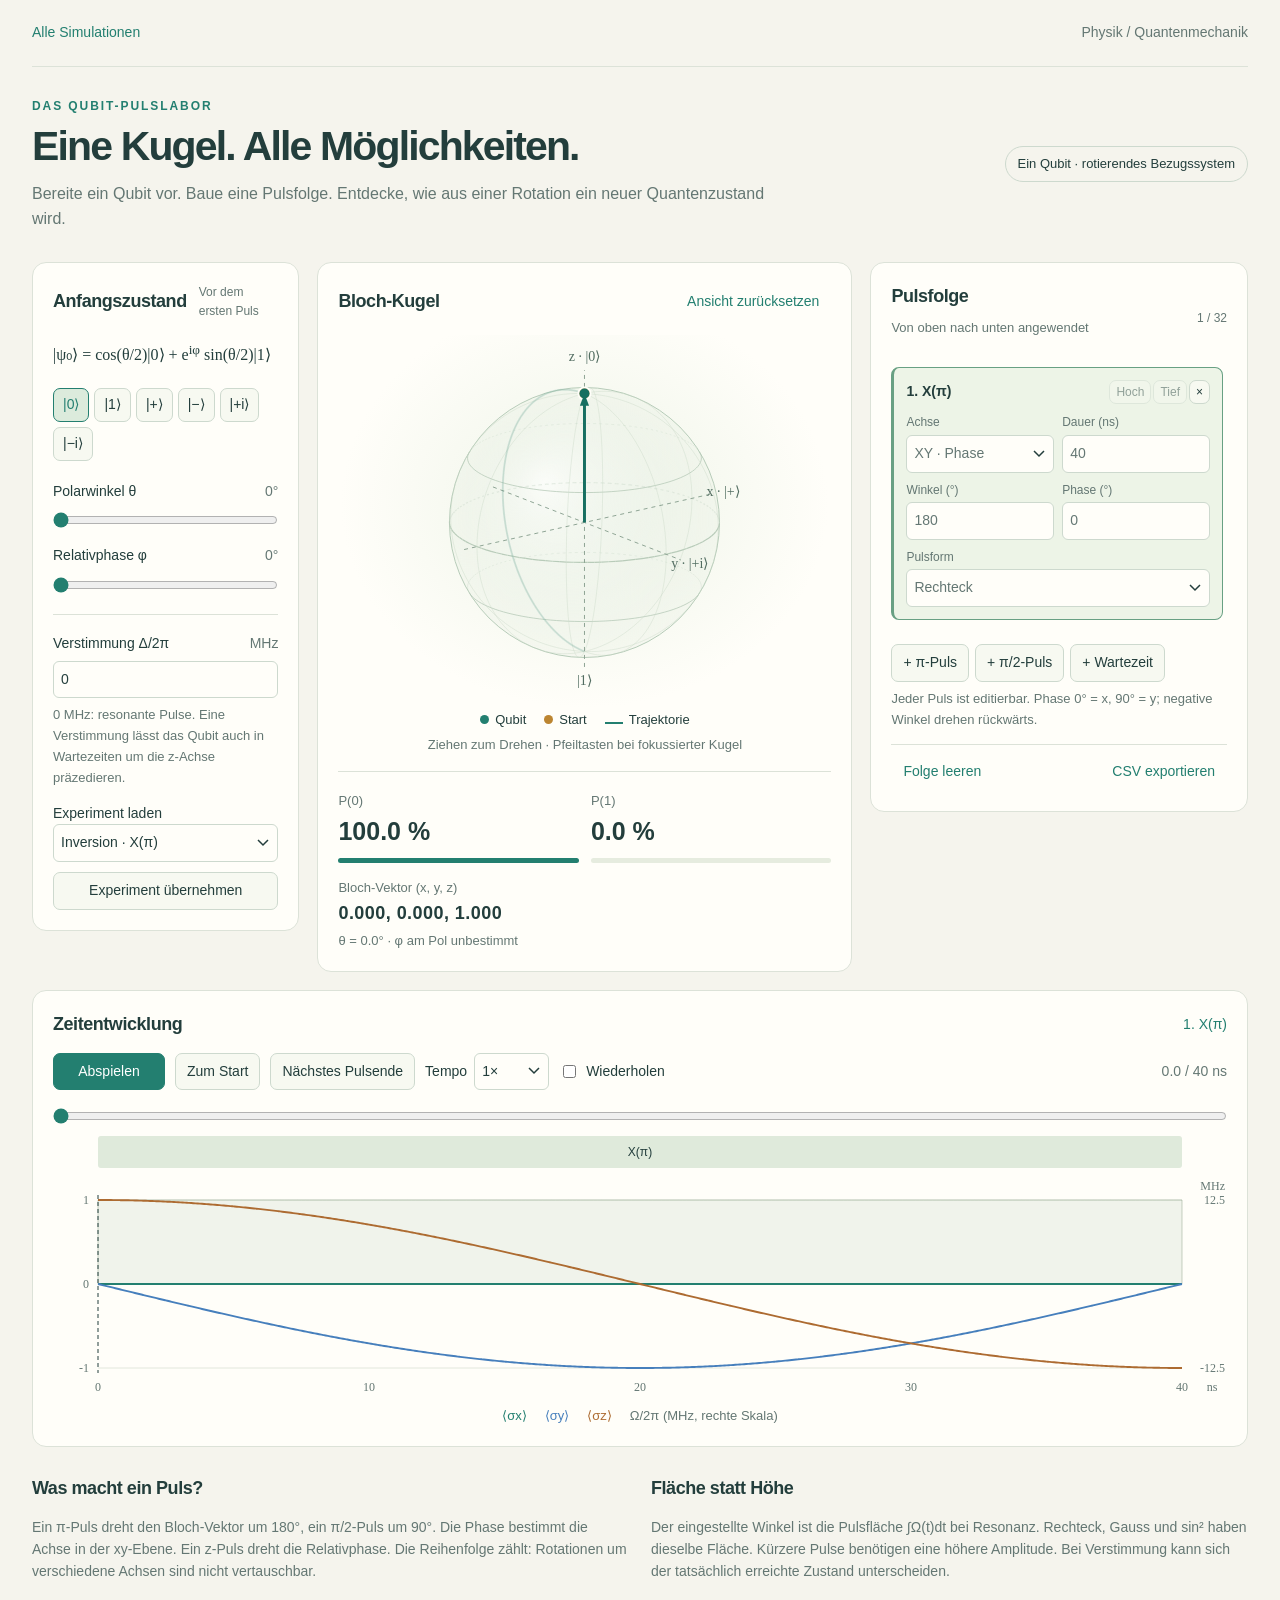
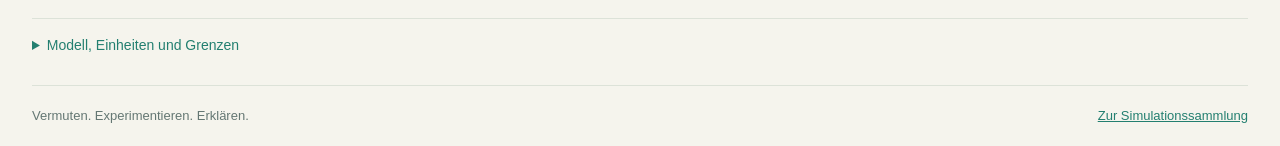
==== physics/bloch/index.html @ fbd0cb19 "Add interactive Bloch sphere and qubit pulse laboratory" ====
<!doctype html>
<html lang="de-CH">
<head>
<meta charset="utf-8"><meta name="viewport" content="width=device-width,initial-scale=1">
<meta name="theme-color" content="#f5f4ed"><meta name="description" content="Initialisiere ein Qubit, baue Pulsfolgen und beobachte ihre Wirkung auf der Bloch-Kugel.">
<link rel="icon" href="data:,"><link rel="stylesheet" href="style.css"><title>Bloch-Kugel · Qubit-Pulslabor</title>
</head>
<body><div class="wrap">
<header><a href="../../">Alle Simulationen</a><span>Physik / Quantenmechanik</span></header>
<main>
<div class="heading"><div><p class="eyebrow">Das Qubit-Pulslabor</p><h1>Eine Kugel. Alle Möglichkeiten.</h1><p class="intro">Bereite ein Qubit vor. Baue eine Pulsfolge. Entdecke, wie aus einer Rotation ein neuer Quantenzustand wird.</p></div><span class="badge">Ein Qubit · rotierendes Bezugssystem</span></div>
<div class="workspace">
<section class="panel setup" aria-labelledby="init-title"><div class="section-head"><h2 id="init-title">Anfangszustand</h2><span class="muted">Vor dem ersten Puls</span></div>
<p class="formula">|ψ₀⟩ = cos(θ/2)|0⟩ + e<sup>iφ</sup> sin(θ/2)|1⟩</p>
<div class="state-presets" id="states" role="group" aria-label="Anfangszustand wählen"><button data-theta="0" data-phi="0">|0⟩</button><button data-theta="180" data-phi="0">|1⟩</button><button data-theta="90" data-phi="0">|+⟩</button><button data-theta="90" data-phi="180">|−⟩</button><button data-theta="90" data-phi="90">|+i⟩</button><button data-theta="90" data-phi="270">|−i⟩</button></div>
<label for="theta">Polarwinkel θ <output id="theta-value">0°</output></label><input id="theta" type="range" min="0" max="180" value="0" step="1">
<label for="phi">Relativphase φ <output id="phi-value">0°</output></label><input id="phi" type="range" min="0" max="360" value="0" step="1">
<div class="divider"></div><label for="detuning">Verstimmung Δ/2π <span class="unit">MHz</span></label><input id="detuning" required type="number" min="-10" max="10" step="0.1" value="0">
<p class="hint">0 MHz: resonante Pulse. Eine Verstimmung lässt das Qubit auch in Wartezeiten um die z-Achse präzedieren.</p>
<label for="example">Experiment laden</label><select id="example"><option value="inversion">Inversion · X(π)</option><option value="superposition">Superposition · Y(π/2)</option><option value="ramsey">Ramsey · zwei π/2-Pulse</option><option value="echo">Spin-Echo · π/2 – π – π/2</option><option value="identity">Rückkehr · vier π/2-Pulse</option></select>
<button id="load-example" class="wide">Experiment übernehmen</button>
</section>
<section class="panel sphere-panel" aria-labelledby="sphere-title"><div class="section-head"><h2 id="sphere-title">Bloch-Kugel</h2><button id="camera-reset" class="quiet">Ansicht zurücksetzen</button></div>
<canvas id="sphere" aria-label="Bloch-Kugel mit Anfangszustand, aktuellem Zustand und Trajektorie. Ansicht durch Ziehen drehbar." tabindex="0"></canvas>
<div class="sphere-key"><span><i class="dot current"></i>Qubit</span><span><i class="dot initial"></i>Start</span><span><i class="line-key"></i>Trajektorie</span></div><p class="hint centered">Ziehen zum Drehen · Pfeiltasten bei fokussierter Kugel</p>
<div class="readouts"><div><span>P(0)</span><strong id="p0">100.0 %</strong><div class="meter"><i id="p0-bar"></i></div></div><div><span>P(1)</span><strong id="p1">0.0 %</strong><div class="meter blue"><i id="p1-bar"></i></div></div><div><span>Bloch-Vektor (x, y, z)</span><strong id="vector" class="vector">0.000, 0.000, 1.000</strong><span id="angles" class="hint"></span></div></div>
</section>
<section class="panel sequence" aria-labelledby="sequence-title"><div class="section-head"><div><h2 id="sequence-title">Pulsfolge</h2><p class="hint">Von oben nach unten angewendet</p></div><span id="pulse-count" class="muted"></span></div>
<div id="pulse-list"></div>
<div class="add-pulses" role="group" aria-label="Puls hinzufügen"><button id="add-pi">+ π-Puls</button><button id="add-half">+ π/2-Puls</button><button id="add-wait">+ Wartezeit</button></div><p class="hint">Jeder Puls ist editierbar. Phase 0° = x, 90° = y; negative Winkel drehen rückwärts.</p><p id="error" role="alert" hidden></p>
<div class="sequence-footer"><button id="clear" class="quiet">Folge leeren</button><button id="export" class="quiet">CSV exportieren</button></div>
</section>
<section class="panel evolution" aria-labelledby="evolution-title"><div class="section-head"><h2 id="evolution-title">Zeitentwicklung</h2><span id="active" role="status">Bereit</span></div>
<div class="transport"><button id="play" class="primary">Abspielen</button><button id="reset">Zum Start</button><button id="step">Nächstes Pulsende</button><label class="speed" for="speed">Tempo <select id="speed"><option value="0.5">0.5×</option><option value="1" selected>1×</option><option value="2">2×</option><option value="4">4×</option></select></label><label class="loop"><input id="loop" type="checkbox"> Wiederholen</label><output id="time">0 / 40 ns</output></div>
<label for="scrub" class="sr-only">Zeitpunkt in der Pulsfolge (ns)</label><input id="scrub" type="range" min="0" max="40" step="any" value="0">
<div id="timeline" class="timeline" aria-label="Zeitliche Pulsübersicht"></div>
<canvas id="chart" aria-label="Zeitverlauf von x, y, z und Pulsamplitude; zum Springen an einen Zeitpunkt klicken"></canvas><div class="chart-key"><span class="x">⟨σx⟩</span><span class="y">⟨σy⟩</span><span class="z">⟨σz⟩</span><span class="muted">Ω/2π (MHz, rechte Skala)</span></div>
</section>
</div>
<section class="notes"><div><h2>Was macht ein Puls?</h2><p>Ein π-Puls dreht den Bloch-Vektor um 180°, ein π/2-Puls um 90°. Die Phase bestimmt die Achse in der xy-Ebene. Ein z-Puls dreht die Relativphase. Die Reihenfolge zählt: Rotationen um verschiedene Achsen sind nicht vertauschbar.</p></div><div><h2>Fläche statt Höhe</h2><p>Der eingestellte Winkel ist die Pulsfläche ∫Ω(t)dt bei Resonanz. Rechteck, Gauss und sin² haben dieselbe Fläche. Kürzere Pulse benötigen eine höhere Amplitude. Bei Verstimmung kann sich der tatsächlich erreichte Zustand unterscheiden.</p></div><details><summary>Modell, Einheiten und Grenzen</summary><p>Reines, isoliertes Qubit ohne Relaxation oder Dekohärenz. H/ℏ = ½[Ω(t)cos(ϕ)σx + Ω(t)sin(ϕ)σy + Δσz]; beim z-Puls wird Ω(t) zu Δ addiert. Während Wartezeiten ist Ω = 0. Winkel folgen der Rechtsschraubenregel: X(π/2) bringt |0⟩ nach |−i⟩.</p><p>Die Entwicklung wird mit normerhaltenden Rotationen in kleinen Zeitschritten berechnet (mindestens 256 pro Puls). Gauss-Pulse sind bei ±3.125σ abgeschnitten und auf die gewünschte Fläche normiert. Globale Phase wird auf der Bloch-Kugel nicht dargestellt. Die Animation ist verlangsamt; die Zeitleiste zeigt die physikalische Zeit in ns. 1× spielt 10 ns pro Sekunde ab.</p><p>Grundlagen: <a href="https://quantum.cloud.ibm.com/docs/en/guides/composer" target="_blank" rel="noreferrer">IBM Quantum: Rotationsgatter und Bloch-Kugel</a>.</p></details></section>
</main><footer>Vermuten. Experimentieren. Erklären. <a href="../../">Zur Simulationssammlung</a></footer>
</div><script type="module" src="lab.mjs"></script></body></html>
---- physics/bloch/style.css ----
:root{color-scheme:light;--paper:#f5f4ed;--ink:#233e3c;--muted:#647773;--green:#237f70;--line:#dce2d8;--card:#fffef9;--blue:#467fbc;--gold:#bc8531}*{box-sizing:border-box}body{margin:0;background:var(--paper);color:var(--ink);font:16px/1.55 'Segoe UI',Arial,sans-serif}a{color:var(--green)}button,input,select{font:inherit;color:inherit}button,select{cursor:pointer}button{border:1px solid #cdd9ce;background:#f7f9f1;border-radius:7px;padding:7px 11px;font-size:14px}button:hover{background:#e7eee1;border-color:#8eac98}button:disabled{cursor:default;opacity:.45}button:focus-visible,a:focus-visible,select:focus-visible,input:focus-visible,canvas:focus-visible{outline:3px solid var(--gold);outline-offset:3px}button.primary{background:var(--green);color:white;border-color:var(--green);min-width:112px}button.quiet{background:transparent;border-color:transparent;color:var(--green)}input[type=number],select{width:100%;border:1px solid #cdd9ce;border-radius:6px;background:#fffef9;padding:7px;font-size:14px}select{appearance:none;padding-right:25px;background-image:url("data:image/svg+xml,%3Csvg xmlns='http://www.w3.org/2000/svg' width='12' height='8'%3E%3Cpath d='m1 1 5 5 5-5' fill='none' stroke='%23233e3c' stroke-width='1.5'/%3E%3C/svg%3E");background-repeat:no-repeat;background-position:right 8px center}input[type=range]{width:100%;accent-color:var(--green);margin:10px 0 17px;cursor:pointer}input[type=checkbox]{accent-color:var(--green)}label{display:block;font-size:14px}output{font-variant-numeric:tabular-nums}label output,.unit{float:right;color:var(--muted)}.wrap{max-width:1560px;margin:auto;padding:0 32px}header{display:flex;justify-content:space-between;gap:15px;padding:22px 0;border-bottom:1px solid var(--line);font-size:14px}header a{text-decoration:none}header span{color:var(--muted)}.heading{display:flex;align-items:center;justify-content:space-between;gap:24px;padding:30px 0}.eyebrow{text-transform:uppercase;letter-spacing:.16em;font-size:12px;font-weight:700;color:var(--green);margin:0 0 8px}h1{font-size:clamp(28px,3.2vw,44px);letter-spacing:-.045em;line-height:1.15;margin:0 0 12px;font-weight:650}.intro{max-width:750px;color:var(--muted);margin:0}.badge{border:1px solid #cdd9ce;border-radius:30px;padding:7px 12px;font-size:13px;white-space:nowrap}.workspace{display:grid;grid-template-columns:minmax(240px,.85fr) minmax(360px,1.7fr) minmax(335px,1.2fr);gap:18px;align-items:start}.panel{background:var(--card);border:1px solid var(--line);border-radius:14px;padding:20px;min-width:0}.section-head{display:flex;align-items:center;justify-content:space-between;gap:12px;margin-bottom:14px}h2{font-size:18px;letter-spacing:-.025em;margin:0;font-weight:650}.section-head .muted{font-size:12px}.muted,.hint{color:var(--muted)}.hint{font-size:13px;line-height:1.6;margin:7px 0 14px}.formula{font-family:Georgia,serif;font-size:16px;margin:20px 0}.state-presets{display:flex;flex-wrap:wrap;gap:5px;margin-bottom:20px}.state-presets button{min-width:36px;padding:5px 9px}.state-presets button[aria-pressed=true]{background:#dcebdc;border-color:var(--green);color:var(--green)}.divider{border-top:1px solid var(--line);margin:4px 0 18px}#detuning{margin-top:6px}.wide{width:100%;margin-top:10px}.sphere-panel{padding-bottom:18px}#sphere{width:100%;height:375px;display:block;cursor:grab;touch-action:none;border-radius:9px;background:radial-gradient(ellipse at 50% 45%,#eef4e8,transparent 70%)}#sphere:active{cursor:grabbing}.sphere-key,.chart-key{display:flex;justify-content:center;gap:18px;font-size:13px;align-items:center;flex-wrap:wrap}.dot{display:inline-block;width:9px;height:9px;border-radius:50%;margin-right:6px}.current{background:var(--green)}.initial{background:var(--gold)}.line-key{display:inline-block;width:18px;border-top:2px solid var(--green);margin-right:6px}.centered{text-align:center;margin:5px 0 15px}.readouts{display:grid;grid-template-columns:1fr 1fr;gap:12px;border-top:1px solid var(--line);padding-top:16px}.readouts>div:last-child{grid-column:1/-1}.readouts span{font-size:13px;color:var(--muted)}.readouts strong{display:block;font-weight:600;font-size:25px;font-variant-numeric:tabular-nums}.readouts .vector{font-size:18px;letter-spacing:.025em}.meter{height:5px;background:#e6ecdf;border-radius:3px;overflow:hidden;margin-top:7px}.meter i{display:block;height:100%;width:0;background:var(--green)}.meter.blue i{background:var(--blue)}.pulse{border:1px solid var(--line);border-left:3px solid var(--green);border-radius:8px;padding:12px;margin-bottom:10px}.pulse[data-axis=z]{border-left-color:var(--blue)}.pulse[data-axis=wait]{border-left-color:#99a79a}.pulse.active{background:#edf4e7;border-color:#68a083}.pulse-top{display:flex;justify-content:space-between;align-items:center;margin-bottom:9px;gap:8px}.pulse-title{font-size:14px;font-weight:650}.pulse-actions{display:flex;gap:2px}.pulse-actions button{padding:2px 6px;font-size:12px}.pulse-fields{display:grid;grid-template-columns:1fr 1fr;gap:8px}.pulse-fields label{font-size:12px;color:var(--muted)}.pulse-fields input,.pulse-fields select{margin-top:3px;min-width:0}.pulse-fields .full{grid-column:1/-1}#pulse-list{max-height:465px;overflow:auto;padding-right:4px}.add-pulses{display:flex;flex-wrap:wrap;gap:6px;margin-top:14px}.sequence-footer{border-top:1px solid var(--line);padding-top:8px;display:flex;justify-content:space-between}.evolution{grid-column:1/-1}.transport{display:flex;align-items:center;gap:10px;flex-wrap:wrap}.speed,.loop{display:flex;gap:7px;align-items:center}.speed select{width:75px}.transport output{margin-left:auto;color:var(--muted);font-size:14px}#active{font-size:14px;color:var(--green)}#scrub{margin:18px 0 12px}.timeline{display:flex;gap:2px;height:32px;margin:0 45px 10px;overflow:hidden}.timeline button{min-width:0;overflow:hidden;white-space:nowrap;text-overflow:ellipsis;background:#dfeadb;border:0;border-radius:3px;padding:4px;font-size:12px}.timeline button[data-axis=z]{background:#dce8f2}.timeline button[data-axis=wait]{background:#ecece4}#chart{display:block;width:100%;height:220px;cursor:crosshair;touch-action:none}.chart-key{margin:8px 0 0}.x{color:#237f70}.y{color:#467fbc}.z{color:#ad6b31}.notes{display:grid;grid-template-columns:1fr 1fr;gap:22px;margin:28px 0}.notes p{font-size:14px;color:var(--muted);max-width:80ch}.notes details{grid-column:1/-1;border-top:1px solid var(--line);padding-top:16px}.notes summary{cursor:pointer;color:var(--green);font-size:14px}footer{border-top:1px solid var(--line);padding:20px 0;display:flex;justify-content:space-between;font-size:13px;color:var(--muted)}#error{background:#fff0da;color:#8c401f;font-size:14px;padding:10px;border-radius:6px}.sr-only{position:absolute;width:1px;height:1px;margin:-1px;overflow:hidden;clip:rect(0,0,0,0)}@media(min-width:1450px){#sphere{height:420px}}@media(max-width:1150px){.workspace{grid-template-columns:minmax(250px,1fr) minmax(360px,1.5fr)}.sequence{grid-column:1/-1}#pulse-list{display:grid;grid-template-columns:repeat(3,1fr);gap:10px;max-height:480px}.pulse{margin:0}.badge{display:none}}@media(max-width:700px){.wrap{padding:0 15px}.heading{padding:24px 0}.workspace{grid-template-columns:1fr}.sphere-panel{grid-row:1}.sequence,.evolution{grid-column:auto}.setup{grid-row:2}#pulse-list{grid-template-columns:1fr;max-height:550px}.panel{padding:16px}#sphere{height:330px}.notes{grid-template-columns:1fr}.notes details{grid-column:auto}.transport{gap:8px}.transport button{font-size:13px}.transport output{margin-left:0}.timeline{margin-left:35px;margin-right:35px}header{font-size:12px}.section-head{gap:6px}.sphere-panel .quiet{font-size:12px}footer{gap:15px}}
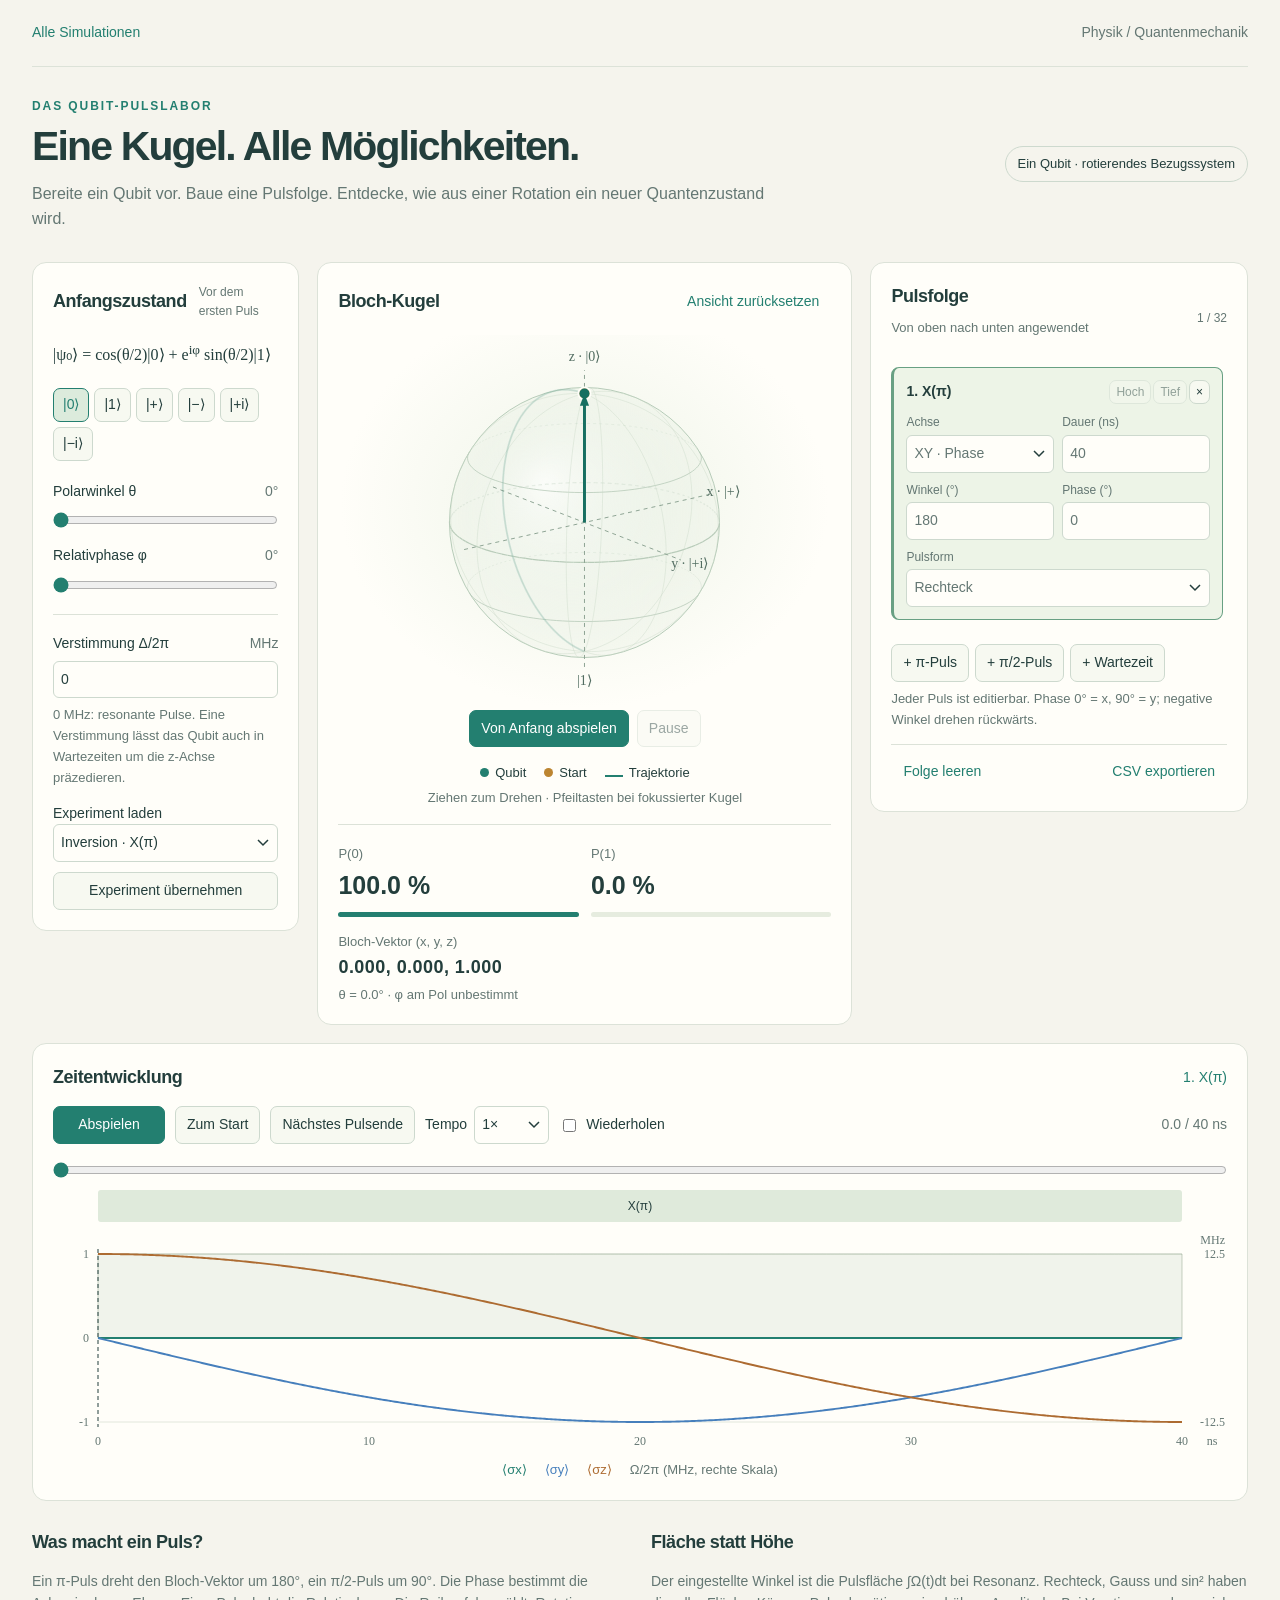
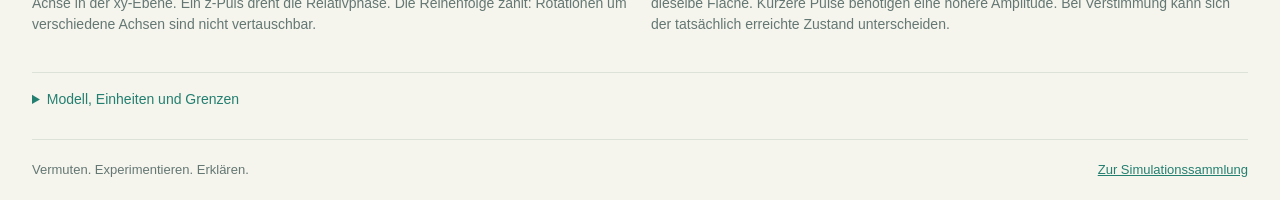
==== commit 3dd5e9c7: "Add play from start and pause controls beside Bloch sphere" ====
--- a/physics/bloch/index.html
+++ b/physics/bloch/index.html
@@ -22,6 +22,7 @@
 </section>
 <section class="panel sphere-panel" aria-labelledby="sphere-title"><div class="section-head"><h2 id="sphere-title">Bloch-Kugel</h2><button id="camera-reset" class="quiet">Ansicht zurücksetzen</button></div>
 <canvas id="sphere" aria-label="Bloch-Kugel mit Anfangszustand, aktuellem Zustand und Trajektorie. Ansicht durch Ziehen drehbar." tabindex="0"></canvas>
+<div class="sphere-transport"><button id="sphere-play" class="primary">Von Anfang abspielen</button><button id="sphere-pause" disabled>Pause</button></div>
 <div class="sphere-key"><span><i class="dot current"></i>Qubit</span><span><i class="dot initial"></i>Start</span><span><i class="line-key"></i>Trajektorie</span></div><p class="hint centered">Ziehen zum Drehen · Pfeiltasten bei fokussierter Kugel</p>
 <div class="readouts"><div><span>P(0)</span><strong id="p0">100.0 %</strong><div class="meter"><i id="p0-bar"></i></div></div><div><span>P(1)</span><strong id="p1">0.0 %</strong><div class="meter blue"><i id="p1-bar"></i></div></div><div><span>Bloch-Vektor (x, y, z)</span><strong id="vector" class="vector">0.000, 0.000, 1.000</strong><span id="angles" class="hint"></span></div></div>
 </section>
--- a/physics/bloch/style.css
+++ b/physics/bloch/style.css
@@ -1 +1,2 @@
 :root{color-scheme:light;--paper:#f5f4ed;--ink:#233e3c;--muted:#647773;--green:#237f70;--line:#dce2d8;--card:#fffef9;--blue:#467fbc;--gold:#bc8531}*{box-sizing:border-box}body{margin:0;background:var(--paper);color:var(--ink);font:16px/1.55 'Segoe UI',Arial,sans-serif}a{color:var(--green)}button,input,select{font:inherit;color:inherit}button,select{cursor:pointer}button{border:1px solid #cdd9ce;background:#f7f9f1;border-radius:7px;padding:7px 11px;font-size:14px}button:hover{background:#e7eee1;border-color:#8eac98}button:disabled{cursor:default;opacity:.45}button:focus-visible,a:focus-visible,select:focus-visible,input:focus-visible,canvas:focus-visible{outline:3px solid var(--gold);outline-offset:3px}button.primary{background:var(--green);color:white;border-color:var(--green);min-width:112px}button.quiet{background:transparent;border-color:transparent;color:var(--green)}input[type=number],select{width:100%;border:1px solid #cdd9ce;border-radius:6px;background:#fffef9;padding:7px;font-size:14px}select{appearance:none;padding-right:25px;background-image:url("data:image/svg+xml,%3Csvg xmlns='http://www.w3.org/2000/svg' width='12' height='8'%3E%3Cpath d='m1 1 5 5 5-5' fill='none' stroke='%23233e3c' stroke-width='1.5'/%3E%3C/svg%3E");background-repeat:no-repeat;background-position:right 8px center}input[type=range]{width:100%;accent-color:var(--green);margin:10px 0 17px;cursor:pointer}input[type=checkbox]{accent-color:var(--green)}label{display:block;font-size:14px}output{font-variant-numeric:tabular-nums}label output,.unit{float:right;color:var(--muted)}.wrap{max-width:1560px;margin:auto;padding:0 32px}header{display:flex;justify-content:space-between;gap:15px;padding:22px 0;border-bottom:1px solid var(--line);font-size:14px}header a{text-decoration:none}header span{color:var(--muted)}.heading{display:flex;align-items:center;justify-content:space-between;gap:24px;padding:30px 0}.eyebrow{text-transform:uppercase;letter-spacing:.16em;font-size:12px;font-weight:700;color:var(--green);margin:0 0 8px}h1{font-size:clamp(28px,3.2vw,44px);letter-spacing:-.045em;line-height:1.15;margin:0 0 12px;font-weight:650}.intro{max-width:750px;color:var(--muted);margin:0}.badge{border:1px solid #cdd9ce;border-radius:30px;padding:7px 12px;font-size:13px;white-space:nowrap}.workspace{display:grid;grid-template-columns:minmax(240px,.85fr) minmax(360px,1.7fr) minmax(335px,1.2fr);gap:18px;align-items:start}.panel{background:var(--card);border:1px solid var(--line);border-radius:14px;padding:20px;min-width:0}.section-head{display:flex;align-items:center;justify-content:space-between;gap:12px;margin-bottom:14px}h2{font-size:18px;letter-spacing:-.025em;margin:0;font-weight:650}.section-head .muted{font-size:12px}.muted,.hint{color:var(--muted)}.hint{font-size:13px;line-height:1.6;margin:7px 0 14px}.formula{font-family:Georgia,serif;font-size:16px;margin:20px 0}.state-presets{display:flex;flex-wrap:wrap;gap:5px;margin-bottom:20px}.state-presets button{min-width:36px;padding:5px 9px}.state-presets button[aria-pressed=true]{background:#dcebdc;border-color:var(--green);color:var(--green)}.divider{border-top:1px solid var(--line);margin:4px 0 18px}#detuning{margin-top:6px}.wide{width:100%;margin-top:10px}.sphere-panel{padding-bottom:18px}#sphere{width:100%;height:375px;display:block;cursor:grab;touch-action:none;border-radius:9px;background:radial-gradient(ellipse at 50% 45%,#eef4e8,transparent 70%)}#sphere:active{cursor:grabbing}.sphere-key,.chart-key{display:flex;justify-content:center;gap:18px;font-size:13px;align-items:center;flex-wrap:wrap}.dot{display:inline-block;width:9px;height:9px;border-radius:50%;margin-right:6px}.current{background:var(--green)}.initial{background:var(--gold)}.line-key{display:inline-block;width:18px;border-top:2px solid var(--green);margin-right:6px}.centered{text-align:center;margin:5px 0 15px}.readouts{display:grid;grid-template-columns:1fr 1fr;gap:12px;border-top:1px solid var(--line);padding-top:16px}.readouts>div:last-child{grid-column:1/-1}.readouts span{font-size:13px;color:var(--muted)}.readouts strong{display:block;font-weight:600;font-size:25px;font-variant-numeric:tabular-nums}.readouts .vector{font-size:18px;letter-spacing:.025em}.meter{height:5px;background:#e6ecdf;border-radius:3px;overflow:hidden;margin-top:7px}.meter i{display:block;height:100%;width:0;background:var(--green)}.meter.blue i{background:var(--blue)}.pulse{border:1px solid var(--line);border-left:3px solid var(--green);border-radius:8px;padding:12px;margin-bottom:10px}.pulse[data-axis=z]{border-left-color:var(--blue)}.pulse[data-axis=wait]{border-left-color:#99a79a}.pulse.active{background:#edf4e7;border-color:#68a083}.pulse-top{display:flex;justify-content:space-between;align-items:center;margin-bottom:9px;gap:8px}.pulse-title{font-size:14px;font-weight:650}.pulse-actions{display:flex;gap:2px}.pulse-actions button{padding:2px 6px;font-size:12px}.pulse-fields{display:grid;grid-template-columns:1fr 1fr;gap:8px}.pulse-fields label{font-size:12px;color:var(--muted)}.pulse-fields input,.pulse-fields select{margin-top:3px;min-width:0}.pulse-fields .full{grid-column:1/-1}#pulse-list{max-height:465px;overflow:auto;padding-right:4px}.add-pulses{display:flex;flex-wrap:wrap;gap:6px;margin-top:14px}.sequence-footer{border-top:1px solid var(--line);padding-top:8px;display:flex;justify-content:space-between}.evolution{grid-column:1/-1}.transport{display:flex;align-items:center;gap:10px;flex-wrap:wrap}.speed,.loop{display:flex;gap:7px;align-items:center}.speed select{width:75px}.transport output{margin-left:auto;color:var(--muted);font-size:14px}#active{font-size:14px;color:var(--green)}#scrub{margin:18px 0 12px}.timeline{display:flex;gap:2px;height:32px;margin:0 45px 10px;overflow:hidden}.timeline button{min-width:0;overflow:hidden;white-space:nowrap;text-overflow:ellipsis;background:#dfeadb;border:0;border-radius:3px;padding:4px;font-size:12px}.timeline button[data-axis=z]{background:#dce8f2}.timeline button[data-axis=wait]{background:#ecece4}#chart{display:block;width:100%;height:220px;cursor:crosshair;touch-action:none}.chart-key{margin:8px 0 0}.x{color:#237f70}.y{color:#467fbc}.z{color:#ad6b31}.notes{display:grid;grid-template-columns:1fr 1fr;gap:22px;margin:28px 0}.notes p{font-size:14px;color:var(--muted);max-width:80ch}.notes details{grid-column:1/-1;border-top:1px solid var(--line);padding-top:16px}.notes summary{cursor:pointer;color:var(--green);font-size:14px}footer{border-top:1px solid var(--line);padding:20px 0;display:flex;justify-content:space-between;font-size:13px;color:var(--muted)}#error{background:#fff0da;color:#8c401f;font-size:14px;padding:10px;border-radius:6px}.sr-only{position:absolute;width:1px;height:1px;margin:-1px;overflow:hidden;clip:rect(0,0,0,0)}@media(min-width:1450px){#sphere{height:420px}}@media(max-width:1150px){.workspace{grid-template-columns:minmax(250px,1fr) minmax(360px,1.5fr)}.sequence{grid-column:1/-1}#pulse-list{display:grid;grid-template-columns:repeat(3,1fr);gap:10px;max-height:480px}.pulse{margin:0}.badge{display:none}}@media(max-width:700px){.wrap{padding:0 15px}.heading{padding:24px 0}.workspace{grid-template-columns:1fr}.sphere-panel{grid-row:1}.sequence,.evolution{grid-column:auto}.setup{grid-row:2}#pulse-list{grid-template-columns:1fr;max-height:550px}.panel{padding:16px}#sphere{height:330px}.notes{grid-template-columns:1fr}.notes details{grid-column:auto}.transport{gap:8px}.transport button{font-size:13px}.transport output{margin-left:0}.timeline{margin-left:35px;margin-right:35px}header{font-size:12px}.section-head{gap:6px}.sphere-panel .quiet{font-size:12px}footer{gap:15px}}
+.sphere-transport{display:flex;justify-content:center;gap:8px;flex-wrap:wrap;margin:0 0 16px}
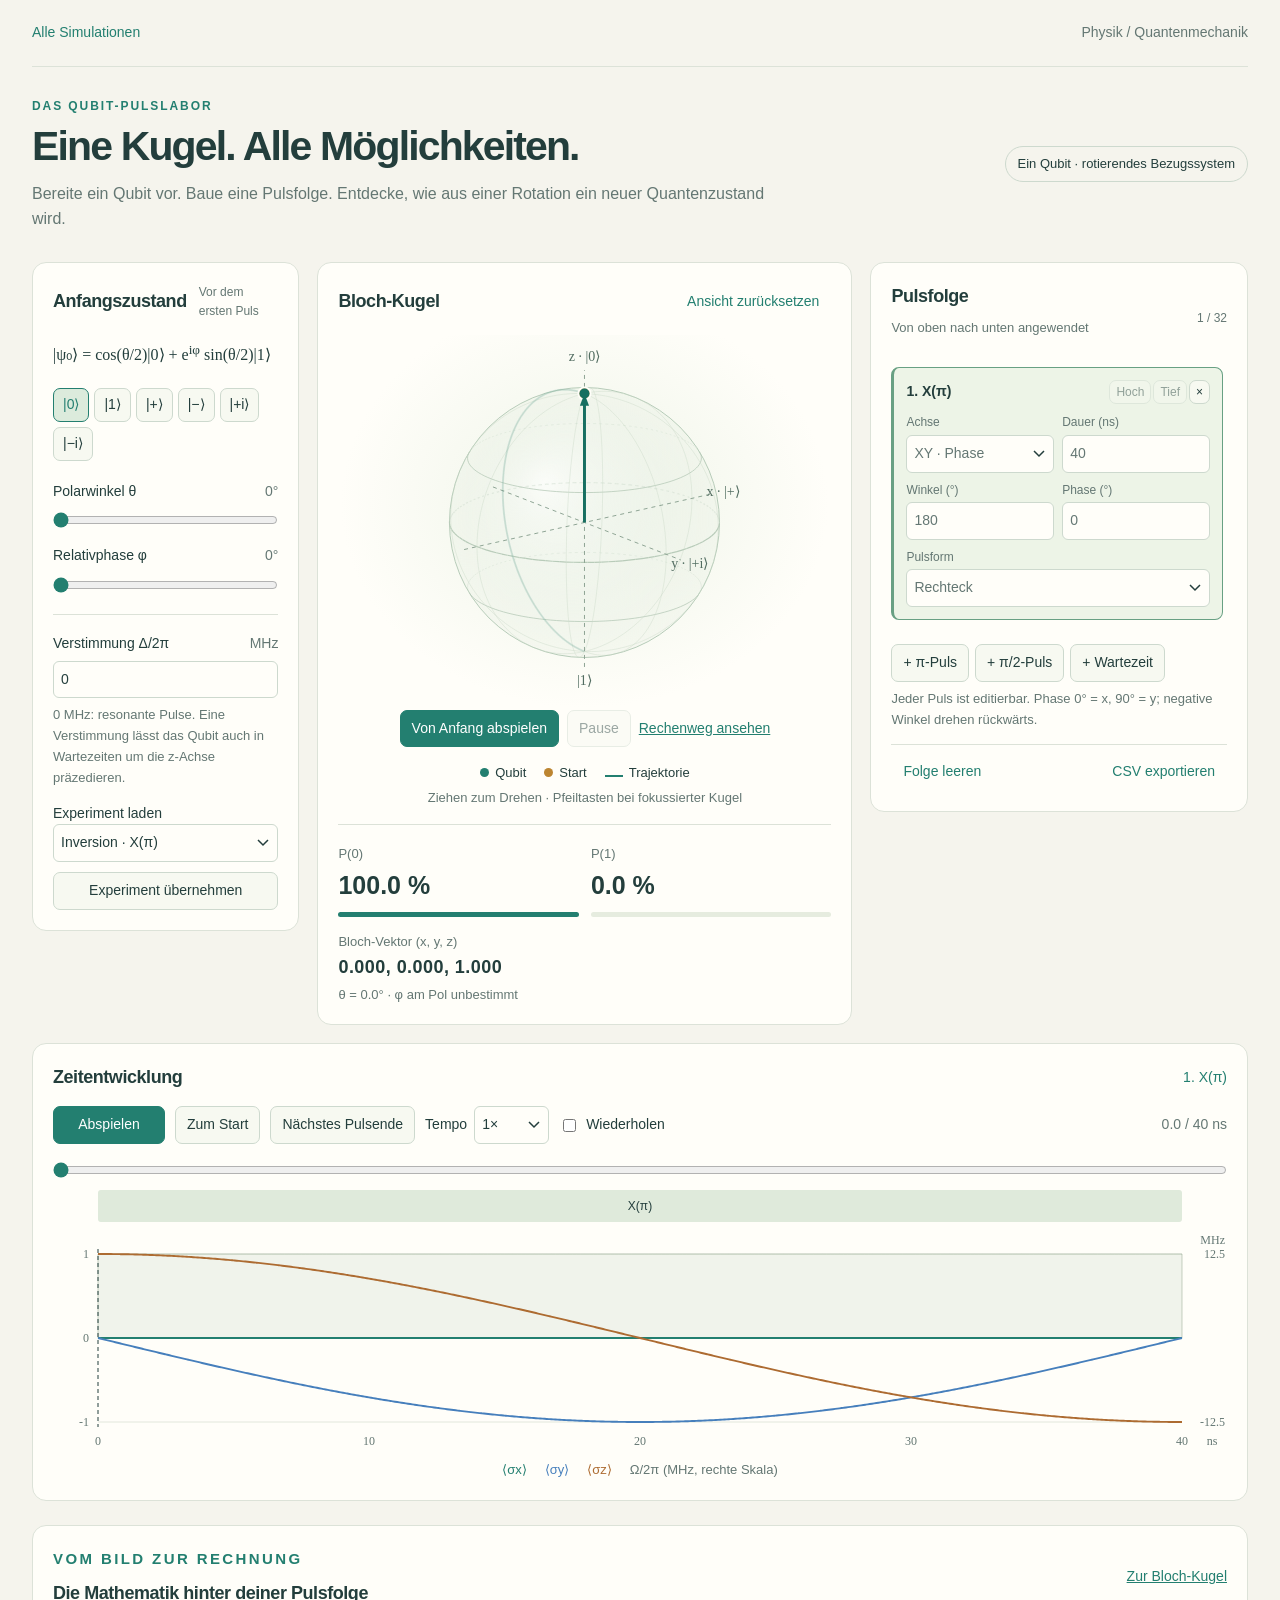
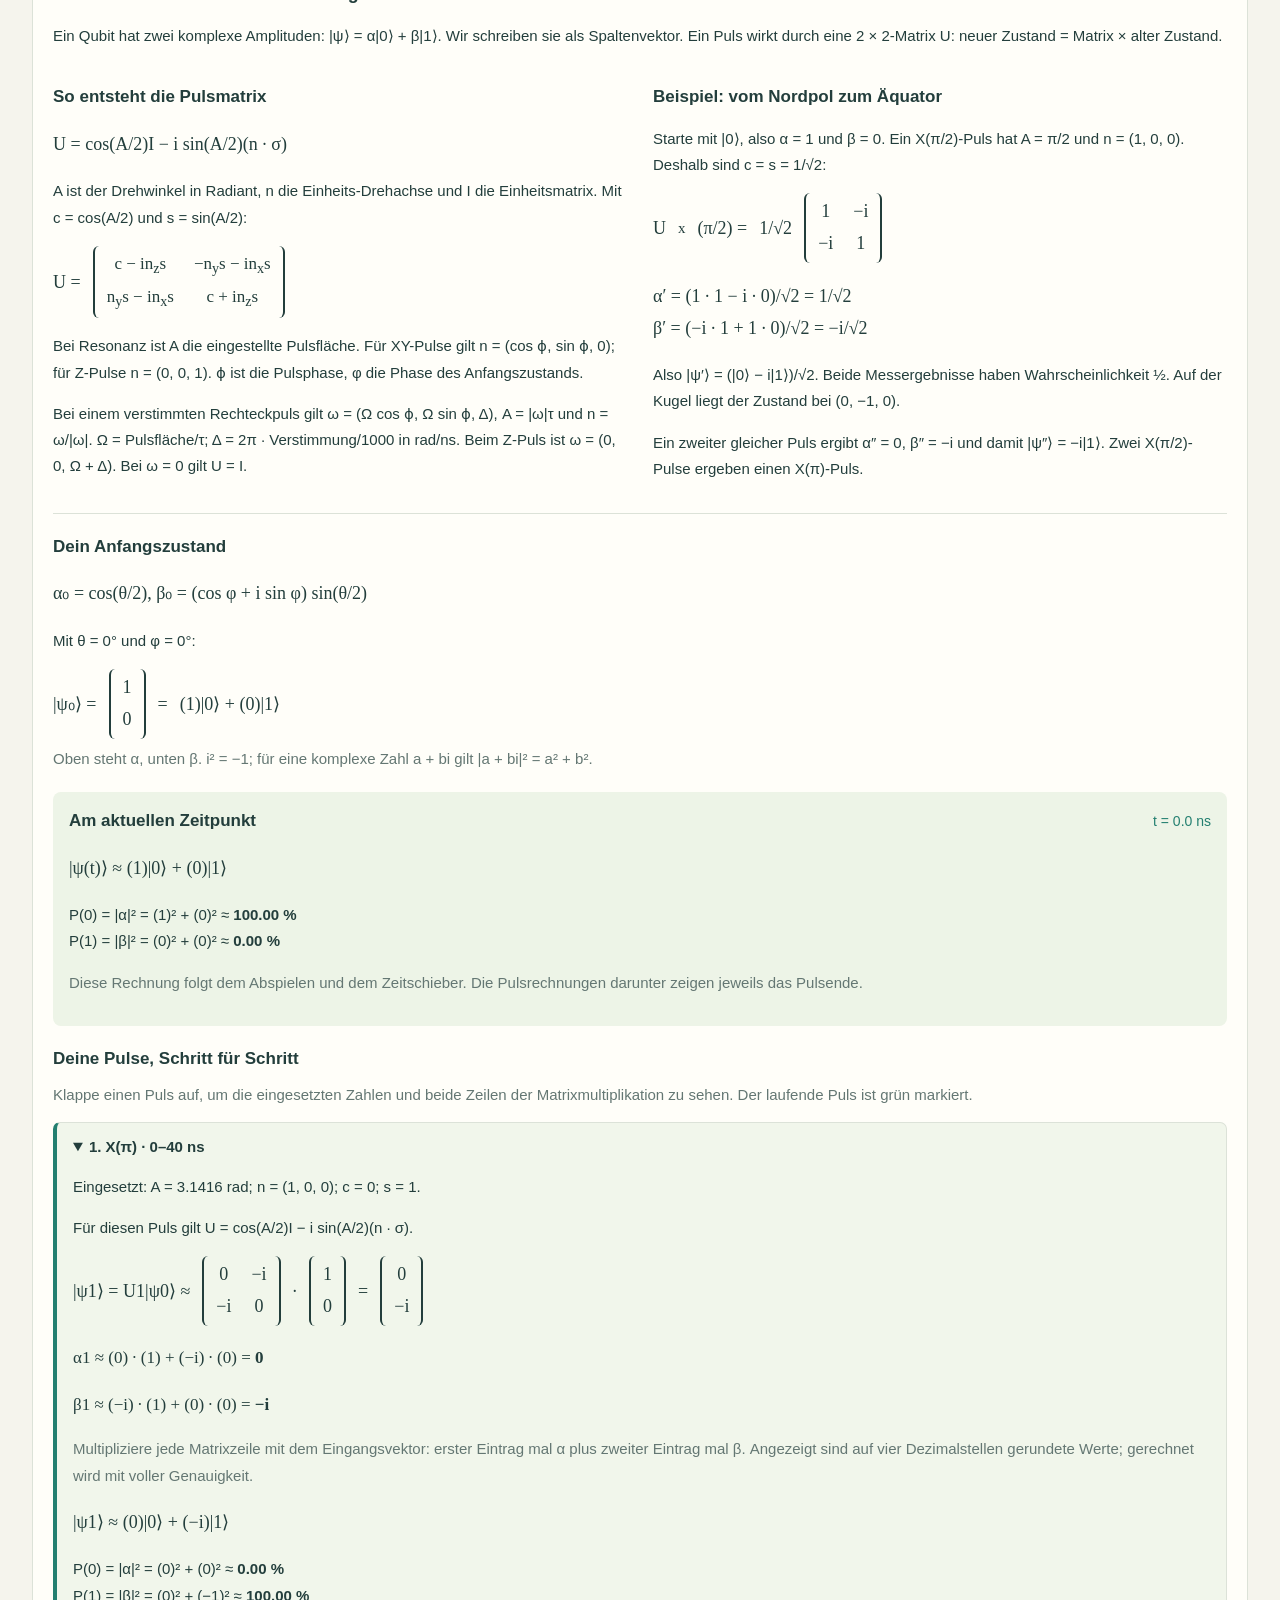
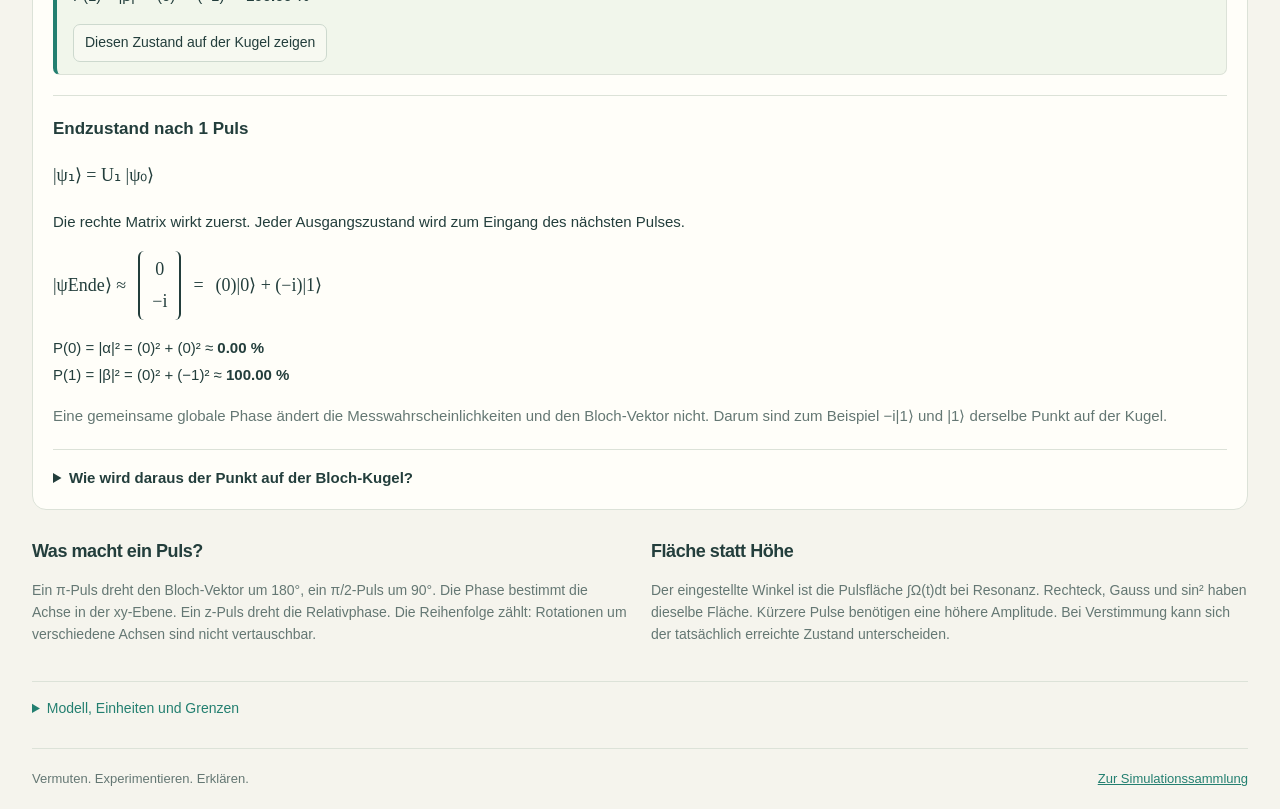
==== commit 34abe606: "Explain qubit evolution with worked pulse matrices and complex amplitudes" ====
--- a/physics/bloch/index.html
+++ b/physics/bloch/index.html
@@ -22,7 +22,7 @@
 </section>
 <section class="panel sphere-panel" aria-labelledby="sphere-title"><div class="section-head"><h2 id="sphere-title">Bloch-Kugel</h2><button id="camera-reset" class="quiet">Ansicht zurücksetzen</button></div>
 <canvas id="sphere" aria-label="Bloch-Kugel mit Anfangszustand, aktuellem Zustand und Trajektorie. Ansicht durch Ziehen drehbar." tabindex="0"></canvas>
-<div class="sphere-transport"><button id="sphere-play" class="primary">Von Anfang abspielen</button><button id="sphere-pause" disabled>Pause</button></div>
+<div class="sphere-transport"><button id="sphere-play" class="primary">Von Anfang abspielen</button><button id="sphere-pause" disabled>Pause</button><a href="#math-title">Rechenweg ansehen</a></div>
 <div class="sphere-key"><span><i class="dot current"></i>Qubit</span><span><i class="dot initial"></i>Start</span><span><i class="line-key"></i>Trajektorie</span></div><p class="hint centered">Ziehen zum Drehen · Pfeiltasten bei fokussierter Kugel</p>
 <div class="readouts"><div><span>P(0)</span><strong id="p0">100.0 %</strong><div class="meter"><i id="p0-bar"></i></div></div><div><span>P(1)</span><strong id="p1">0.0 %</strong><div class="meter blue"><i id="p1-bar"></i></div></div><div><span>Bloch-Vektor (x, y, z)</span><strong id="vector" class="vector">0.000, 0.000, 1.000</strong><span id="angles" class="hint"></span></div></div>
 </section>
@@ -38,6 +38,15 @@
 <canvas id="chart" aria-label="Zeitverlauf von x, y, z und Pulsamplitude; zum Springen an einen Zeitpunkt klicken"></canvas><div class="chart-key"><span class="x">⟨σx⟩</span><span class="y">⟨σy⟩</span><span class="z">⟨σz⟩</span><span class="muted">Ω/2π (MHz, rechte Skala)</span></div>
 </section>
 </div>
+<section class="panel maths" aria-labelledby="math-title">
+<div class="section-head"><div><p class="eyebrow">Vom Bild zur Rechnung</p><h2 id="math-title">Die Mathematik hinter deiner Pulsfolge</h2></div><a href="#sphere-title">Zur Bloch-Kugel</a></div>
+<p>Ein Qubit hat zwei komplexe Amplituden: |ψ⟩ = α|0⟩ + β|1⟩. Wir schreiben sie als Spaltenvektor. Ein Puls wirkt durch eine 2 × 2-Matrix U: neuer Zustand = Matrix × alter Zustand.</p>
+<div class="math-guide"><div><h3>So entsteht die Pulsmatrix</h3><p class="math-equation">U = cos(A/2)I − i sin(A/2)(n · σ)</p><p>A ist der Drehwinkel in Radiant, n die Einheits-Drehachse und I die Einheitsmatrix. Mit c = cos(A/2) und s = sin(A/2):</p><div class="math-equation">U = <span class="math-matrix symbolic" role="math" aria-label="Pulsmatrix mit den Einträgen c minus i nz s; minus ny s minus i nx s; ny s minus i nx s; c plus i nz s"><span>c − in<sub>z</sub>s</span><span>−n<sub>y</sub>s − in<sub>x</sub>s</span><span>n<sub>y</sub>s − in<sub>x</sub>s</span><span>c + in<sub>z</sub>s</span></span></div><p>Bei Resonanz ist A die eingestellte Pulsfläche. Für XY-Pulse gilt n = (cos ϕ, sin ϕ, 0); für Z-Pulse n = (0, 0, 1). ϕ ist die Pulsphase, φ die Phase des Anfangszustands.</p><p>Bei einem verstimmten Rechteckpuls gilt ω = (Ω cos ϕ, Ω sin ϕ, Δ), A = |ω|τ und n = ω/|ω|. Ω = Pulsfläche/τ; Δ = 2π · Verstimmung/1000 in rad/ns. Beim Z-Puls ist ω = (0, 0, Ω + Δ). Bei ω = 0 gilt U = I.</p></div><div><h3>Beispiel: vom Nordpol zum Äquator</h3><p>Starte mit |0⟩, also α = 1 und β = 0. Ein X(π/2)-Puls hat A = π/2 und n = (1, 0, 0). Deshalb sind c = s = 1/√2:</p><div class="math-equation">U<sub>x</sub>(π/2) = <span>1/√2</span><span class="math-matrix" role="math" aria-label="Matrix: 1; minus i; minus i; 1"><span>1</span><span>−i</span><span>−i</span><span>1</span></span></div><p class="math-equation">α′ = (1 · 1 − i · 0)/√2 = 1/√2<br>β′ = (−i · 1 + 1 · 0)/√2 = −i/√2</p><p>Also |ψ′⟩ = (|0⟩ − i|1⟩)/√2. Beide Messergebnisse haben Wahrscheinlichkeit ½. Auf der Kugel liegt der Zustand bei (0, −1, 0).</p><p>Ein zweiter gleicher Puls ergibt α″ = 0, β″ = −i und damit |ψ″⟩ = −i|1⟩. Zwei X(π/2)-Pulse ergeben einen X(π)-Puls.</p></div></div>
+<h3>Dein Anfangszustand</h3><p class="math-equation">α₀ = cos(θ/2), β₀ = (cos φ + i sin φ) sin(θ/2)</p><div id="math-initial"></div>
+<div class="math-now"><div class="section-head"><h3>Am aktuellen Zeitpunkt</h3><output id="math-now-time"></output></div><p id="math-now-ket" class="math-equation"></p><p id="math-now-probabilities"></p><p class="hint">Diese Rechnung folgt dem Abspielen und dem Zeitschieber. Die Pulsrechnungen darunter zeigen jeweils das Pulsende.</p></div>
+<h3>Deine Pulse, Schritt für Schritt</h3><p class="hint">Klappe einen Puls auf, um die eingesetzten Zahlen und beide Zeilen der Matrixmultiplikation zu sehen. Der laufende Puls ist grün markiert.</p><div id="math-steps"></div><div id="math-final"></div>
+<details class="math-connection"><summary>Wie wird daraus der Punkt auf der Bloch-Kugel?</summary><p>Für α = a + bi und β = c + di gilt:</p><p class="math-equation">x = 2 Re(α*β) = 2(ac + bd)<br>y = 2 Im(α*β) = 2(ad − bc)<br>z = |α|² − |β|² = a² + b² − c² − d²</p><p>Der Stern bedeutet komplexe Konjugation: α* = a − bi. Die Normierung |α|² + |β|² = 1 bleibt bei allen Pulsen erhalten.</p></details>
+</section>
 <section class="notes"><div><h2>Was macht ein Puls?</h2><p>Ein π-Puls dreht den Bloch-Vektor um 180°, ein π/2-Puls um 90°. Die Phase bestimmt die Achse in der xy-Ebene. Ein z-Puls dreht die Relativphase. Die Reihenfolge zählt: Rotationen um verschiedene Achsen sind nicht vertauschbar.</p></div><div><h2>Fläche statt Höhe</h2><p>Der eingestellte Winkel ist die Pulsfläche ∫Ω(t)dt bei Resonanz. Rechteck, Gauss und sin² haben dieselbe Fläche. Kürzere Pulse benötigen eine höhere Amplitude. Bei Verstimmung kann sich der tatsächlich erreichte Zustand unterscheiden.</p></div><details><summary>Modell, Einheiten und Grenzen</summary><p>Reines, isoliertes Qubit ohne Relaxation oder Dekohärenz. H/ℏ = ½[Ω(t)cos(ϕ)σx + Ω(t)sin(ϕ)σy + Δσz]; beim z-Puls wird Ω(t) zu Δ addiert. Während Wartezeiten ist Ω = 0. Winkel folgen der Rechtsschraubenregel: X(π/2) bringt |0⟩ nach |−i⟩.</p><p>Die Entwicklung wird mit normerhaltenden Rotationen in kleinen Zeitschritten berechnet (mindestens 256 pro Puls). Gauss-Pulse sind bei ±3.125σ abgeschnitten und auf die gewünschte Fläche normiert. Globale Phase wird auf der Bloch-Kugel nicht dargestellt. Die Animation ist verlangsamt; die Zeitleiste zeigt die physikalische Zeit in ns. 1× spielt 10 ns pro Sekunde ab.</p><p>Grundlagen: <a href="https://quantum.cloud.ibm.com/docs/en/guides/composer" target="_blank" rel="noreferrer">IBM Quantum: Rotationsgatter und Bloch-Kugel</a>.</p></details></section>
 </main><footer>Vermuten. Experimentieren. Erklären. <a href="../../">Zur Simulationssammlung</a></footer>
 </div><script type="module" src="lab.mjs"></script></body></html>
--- a/physics/bloch/style.css
+++ b/physics/bloch/style.css
@@ -1,2 +1,5 @@
 :root{color-scheme:light;--paper:#f5f4ed;--ink:#233e3c;--muted:#647773;--green:#237f70;--line:#dce2d8;--card:#fffef9;--blue:#467fbc;--gold:#bc8531}*{box-sizing:border-box}body{margin:0;background:var(--paper);color:var(--ink);font:16px/1.55 'Segoe UI',Arial,sans-serif}a{color:var(--green)}button,input,select{font:inherit;color:inherit}button,select{cursor:pointer}button{border:1px solid #cdd9ce;background:#f7f9f1;border-radius:7px;padding:7px 11px;font-size:14px}button:hover{background:#e7eee1;border-color:#8eac98}button:disabled{cursor:default;opacity:.45}button:focus-visible,a:focus-visible,select:focus-visible,input:focus-visible,canvas:focus-visible{outline:3px solid var(--gold);outline-offset:3px}button.primary{background:var(--green);color:white;border-color:var(--green);min-width:112px}button.quiet{background:transparent;border-color:transparent;color:var(--green)}input[type=number],select{width:100%;border:1px solid #cdd9ce;border-radius:6px;background:#fffef9;padding:7px;font-size:14px}select{appearance:none;padding-right:25px;background-image:url("data:image/svg+xml,%3Csvg xmlns='http://www.w3.org/2000/svg' width='12' height='8'%3E%3Cpath d='m1 1 5 5 5-5' fill='none' stroke='%23233e3c' stroke-width='1.5'/%3E%3C/svg%3E");background-repeat:no-repeat;background-position:right 8px center}input[type=range]{width:100%;accent-color:var(--green);margin:10px 0 17px;cursor:pointer}input[type=checkbox]{accent-color:var(--green)}label{display:block;font-size:14px}output{font-variant-numeric:tabular-nums}label output,.unit{float:right;color:var(--muted)}.wrap{max-width:1560px;margin:auto;padding:0 32px}header{display:flex;justify-content:space-between;gap:15px;padding:22px 0;border-bottom:1px solid var(--line);font-size:14px}header a{text-decoration:none}header span{color:var(--muted)}.heading{display:flex;align-items:center;justify-content:space-between;gap:24px;padding:30px 0}.eyebrow{text-transform:uppercase;letter-spacing:.16em;font-size:12px;font-weight:700;color:var(--green);margin:0 0 8px}h1{font-size:clamp(28px,3.2vw,44px);letter-spacing:-.045em;line-height:1.15;margin:0 0 12px;font-weight:650}.intro{max-width:750px;color:var(--muted);margin:0}.badge{border:1px solid #cdd9ce;border-radius:30px;padding:7px 12px;font-size:13px;white-space:nowrap}.workspace{display:grid;grid-template-columns:minmax(240px,.85fr) minmax(360px,1.7fr) minmax(335px,1.2fr);gap:18px;align-items:start}.panel{background:var(--card);border:1px solid var(--line);border-radius:14px;padding:20px;min-width:0}.section-head{display:flex;align-items:center;justify-content:space-between;gap:12px;margin-bottom:14px}h2{font-size:18px;letter-spacing:-.025em;margin:0;font-weight:650}.section-head .muted{font-size:12px}.muted,.hint{color:var(--muted)}.hint{font-size:13px;line-height:1.6;margin:7px 0 14px}.formula{font-family:Georgia,serif;font-size:16px;margin:20px 0}.state-presets{display:flex;flex-wrap:wrap;gap:5px;margin-bottom:20px}.state-presets button{min-width:36px;padding:5px 9px}.state-presets button[aria-pressed=true]{background:#dcebdc;border-color:var(--green);color:var(--green)}.divider{border-top:1px solid var(--line);margin:4px 0 18px}#detuning{margin-top:6px}.wide{width:100%;margin-top:10px}.sphere-panel{padding-bottom:18px}#sphere{width:100%;height:375px;display:block;cursor:grab;touch-action:none;border-radius:9px;background:radial-gradient(ellipse at 50% 45%,#eef4e8,transparent 70%)}#sphere:active{cursor:grabbing}.sphere-key,.chart-key{display:flex;justify-content:center;gap:18px;font-size:13px;align-items:center;flex-wrap:wrap}.dot{display:inline-block;width:9px;height:9px;border-radius:50%;margin-right:6px}.current{background:var(--green)}.initial{background:var(--gold)}.line-key{display:inline-block;width:18px;border-top:2px solid var(--green);margin-right:6px}.centered{text-align:center;margin:5px 0 15px}.readouts{display:grid;grid-template-columns:1fr 1fr;gap:12px;border-top:1px solid var(--line);padding-top:16px}.readouts>div:last-child{grid-column:1/-1}.readouts span{font-size:13px;color:var(--muted)}.readouts strong{display:block;font-weight:600;font-size:25px;font-variant-numeric:tabular-nums}.readouts .vector{font-size:18px;letter-spacing:.025em}.meter{height:5px;background:#e6ecdf;border-radius:3px;overflow:hidden;margin-top:7px}.meter i{display:block;height:100%;width:0;background:var(--green)}.meter.blue i{background:var(--blue)}.pulse{border:1px solid var(--line);border-left:3px solid var(--green);border-radius:8px;padding:12px;margin-bottom:10px}.pulse[data-axis=z]{border-left-color:var(--blue)}.pulse[data-axis=wait]{border-left-color:#99a79a}.pulse.active{background:#edf4e7;border-color:#68a083}.pulse-top{display:flex;justify-content:space-between;align-items:center;margin-bottom:9px;gap:8px}.pulse-title{font-size:14px;font-weight:650}.pulse-actions{display:flex;gap:2px}.pulse-actions button{padding:2px 6px;font-size:12px}.pulse-fields{display:grid;grid-template-columns:1fr 1fr;gap:8px}.pulse-fields label{font-size:12px;color:var(--muted)}.pulse-fields input,.pulse-fields select{margin-top:3px;min-width:0}.pulse-fields .full{grid-column:1/-1}#pulse-list{max-height:465px;overflow:auto;padding-right:4px}.add-pulses{display:flex;flex-wrap:wrap;gap:6px;margin-top:14px}.sequence-footer{border-top:1px solid var(--line);padding-top:8px;display:flex;justify-content:space-between}.evolution{grid-column:1/-1}.transport{display:flex;align-items:center;gap:10px;flex-wrap:wrap}.speed,.loop{display:flex;gap:7px;align-items:center}.speed select{width:75px}.transport output{margin-left:auto;color:var(--muted);font-size:14px}#active{font-size:14px;color:var(--green)}#scrub{margin:18px 0 12px}.timeline{display:flex;gap:2px;height:32px;margin:0 45px 10px;overflow:hidden}.timeline button{min-width:0;overflow:hidden;white-space:nowrap;text-overflow:ellipsis;background:#dfeadb;border:0;border-radius:3px;padding:4px;font-size:12px}.timeline button[data-axis=z]{background:#dce8f2}.timeline button[data-axis=wait]{background:#ecece4}#chart{display:block;width:100%;height:220px;cursor:crosshair;touch-action:none}.chart-key{margin:8px 0 0}.x{color:#237f70}.y{color:#467fbc}.z{color:#ad6b31}.notes{display:grid;grid-template-columns:1fr 1fr;gap:22px;margin:28px 0}.notes p{font-size:14px;color:var(--muted);max-width:80ch}.notes details{grid-column:1/-1;border-top:1px solid var(--line);padding-top:16px}.notes summary{cursor:pointer;color:var(--green);font-size:14px}footer{border-top:1px solid var(--line);padding:20px 0;display:flex;justify-content:space-between;font-size:13px;color:var(--muted)}#error{background:#fff0da;color:#8c401f;font-size:14px;padding:10px;border-radius:6px}.sr-only{position:absolute;width:1px;height:1px;margin:-1px;overflow:hidden;clip:rect(0,0,0,0)}@media(min-width:1450px){#sphere{height:420px}}@media(max-width:1150px){.workspace{grid-template-columns:minmax(250px,1fr) minmax(360px,1.5fr)}.sequence{grid-column:1/-1}#pulse-list{display:grid;grid-template-columns:repeat(3,1fr);gap:10px;max-height:480px}.pulse{margin:0}.badge{display:none}}@media(max-width:700px){.wrap{padding:0 15px}.heading{padding:24px 0}.workspace{grid-template-columns:1fr}.sphere-panel{grid-row:1}.sequence,.evolution{grid-column:auto}.setup{grid-row:2}#pulse-list{grid-template-columns:1fr;max-height:550px}.panel{padding:16px}#sphere{height:330px}.notes{grid-template-columns:1fr}.notes details{grid-column:auto}.transport{gap:8px}.transport button{font-size:13px}.transport output{margin-left:0}.timeline{margin-left:35px;margin-right:35px}header{font-size:12px}.section-head{gap:6px}.sphere-panel .quiet{font-size:12px}footer{gap:15px}}
 .sphere-transport{display:flex;justify-content:center;gap:8px;flex-wrap:wrap;margin:0 0 16px}
+.maths{margin-top:24px}.maths h3{font-size:17px;margin:20px 0 10px}.maths p{font-size:15px;line-height:1.75}.math-guide{display:grid;grid-template-columns:1fr 1fr;gap:26px;border-bottom:1px solid var(--line);padding-bottom:16px}.math-equation{display:flex;align-items:center;gap:12px;flex-wrap:wrap;font-family:Cambria,Georgia,serif;font-size:18px!important;line-height:1.8;overflow-wrap:anywhere}.math-matrix{display:inline-grid;grid-template-columns:repeat(2,max-content);gap:4px 20px;padding:5px 12px;border-left:2px solid var(--ink);border-right:2px solid var(--ink);border-radius:6px;vertical-align:middle;white-space:nowrap;font-family:Cambria,Georgia,serif;font-size:18px;line-height:1.55;flex-shrink:0}.math-matrix>span{text-align:center}.math-matrix.ket-vector{grid-template-columns:max-content}.math-matrix.symbolic{font-size:17px}.math-step{border:1px solid var(--line);border-left:4px solid #c5d1c2;border-radius:7px;margin:10px 0;padding:12px 16px}.math-step summary,.math-connection summary{cursor:pointer;font-weight:600;font-size:15px}.math-step.current-step{border-left-color:var(--green);background:#f1f6eb}.math-step.finished-step{border-left-color:var(--blue)}.math-expansion{overflow-wrap:anywhere}.math-expansion p{font-family:Cambria,Georgia,serif;font-size:17px}.math-now{background:#edf4e7;border-radius:8px;padding:16px;margin:20px 0}.math-now h3{margin:0}.math-now output{font-size:14px;color:var(--green)}#math-final{border-top:1px solid var(--line);margin-top:20px}.math-connection{border-top:1px solid var(--line);padding-top:16px;margin-top:20px}@media(max-width:700px){.math-guide{grid-template-columns:1fr;gap:0}.math-matrix{font-size:16px;gap:4px 12px;padding:4px 8px}.math-step{padding:10px}.maths .math-equation{font-size:16px!important;gap:9px}.math-now{padding:12px}}
+.math-guide p.math-equation,.math-connection p.math-equation{display:block}
+.sphere-transport a{align-self:center;font-size:14px}.maths>.section-head>a{font-size:14px;white-space:nowrap}@media(max-width:700px){.maths>.section-head{flex-wrap:wrap}}
